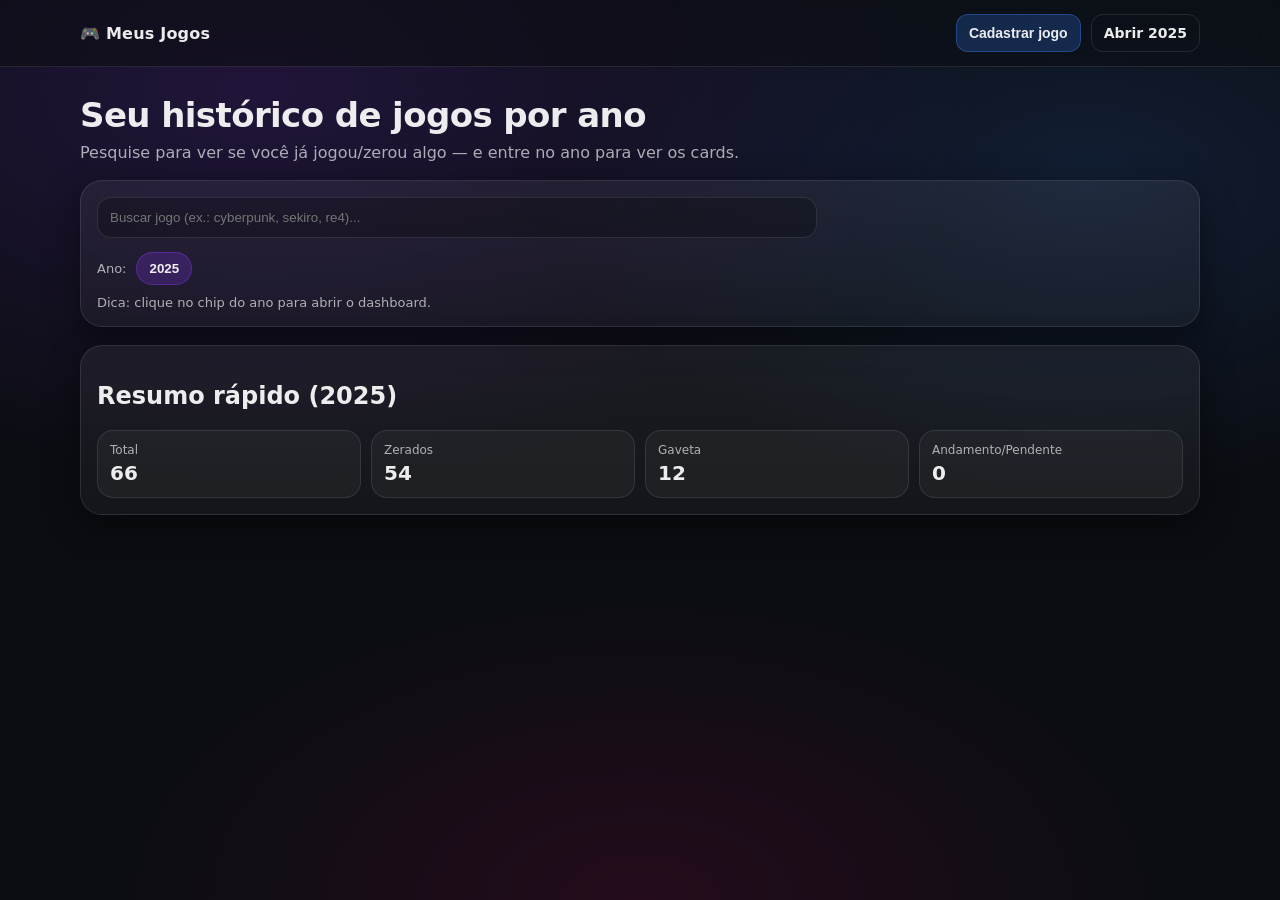
==== index.html @ a22b6784 "site inicial" ====
<!doctype html>
<html lang="pt-br">
<head>
  <meta charset="utf-8" />
  <meta name="viewport" content="width=device-width,initial-scale=1" />
  <title>Meus Jogos • Home</title>
  <link rel="stylesheet" href="./assets/styles.css" />
</head>
<body>
  <header class="topbar">
    <div class="topbar__inner">
      <a class="brand" href="./index.html">🎮 Meus Jogos</a>

      <nav class="topbar__actions">
        <button id="btnAddGame" class="btn btn--primary" type="button">Cadastrar jogo</button>
        <a class="btn btn--ghost" href="./year.html?year=2025">Abrir 2025</a>
      </nav>
    </div>
  </header>

  <main class="container">
    <section class="hero">
      <h1>Seu histórico de jogos por ano</h1>
      <p class="muted">Pesquise para ver se você já jogou/zerou algo — e entre no ano para ver os cards.</p>
    </section>

    <section class="panel">
      <div class="searchRow">
        <div class="searchBox">
          <input id="homeSearch" class="input" type="search" placeholder="Buscar jogo (ex.: cyberpunk, sekiro, re4)..." autocomplete="off" />
          <div id="homeSearchResults" class="searchResults" aria-live="polite"></div>
        </div>
      </div>

      <div class="chipsRow">
        <span class="label">Ano:</span>
        <button class="chip chip--active" data-year="2025" type="button">2025</button>
      </div>

      <div class="hint">
        Dica: clique no chip do ano para abrir o dashboard.
      </div>
    </section>

    <section class="panel">
      <h2>Resumo rápido (2025)</h2>
      <div id="homeStats" class="statsGrid"></div>
    </section>
  </main>

  <div id="modalRoot"></div>

  <script src="./assets/app.js"></script>
</body>
</html>
---- assets/styles.css ----
:root{
  --bg: #0b0d12;
  --panel: rgba(255,255,255,0.06);
  --panel2: rgba(255,255,255,0.08);
  --text: rgba(255,255,255,0.92);
  --muted: rgba(255,255,255,0.65);
  --stroke: rgba(255,255,255,0.10);
  --shadow: 0 10px 35px rgba(0,0,0,0.45);
  --radius: 18px;
  --radius2: 22px;
}

*{ box-sizing: border-box; }
html,body{ height:100%; }
body{
  margin:0;
  font-family: ui-sans-serif, system-ui, -apple-system, Segoe UI, Roboto, Arial, "Apple Color Emoji","Segoe UI Emoji";
  background:
    radial-gradient(1200px 650px at 20% 10%, rgba(131, 56, 236, 0.18), transparent 60%),
    radial-gradient(900px 520px at 85% 20%, rgba(58, 134, 255, 0.14), transparent 60%),
    radial-gradient(900px 520px at 50% 100%, rgba(255, 0, 110, 0.10), transparent 60%),
    var(--bg);
  color: var(--text);
}

a{ color: inherit; text-decoration: none; }

.container{
  width: min(1120px, calc(100% - 32px));
  margin: 28px auto 64px;
}

.topbar{
  position: sticky;
  top:0;
  z-index: 10;
  backdrop-filter: blur(16px);
  background: rgba(11,13,18,0.55);
  border-bottom: 1px solid var(--stroke);
}

.topbar__inner{
  width: min(1120px, calc(100% - 32px));
  margin: 0 auto;
  display:flex;
  align-items:center;
  justify-content: space-between;
  gap: 12px;
  padding: 14px 0;
}

.brand{
  font-weight: 750;
  letter-spacing: 0.2px;
}

.topbar__actions{
  display:flex;
  gap: 10px;
  align-items:center;
}

.topbar__center{ display:flex; justify-content:center; flex:1; }

.pill{
  font-size: 12px;
  padding: 6px 10px;
  border: 1px solid var(--stroke);
  background: rgba(255,255,255,0.05);
  border-radius: 999px;
  color: var(--muted);
}

.hero h1{ margin: 0 0 8px; font-size: 34px; letter-spacing: -0.6px; }
.muted{ color: var(--muted); margin:0; }

.panel{
  margin-top: 18px;
  border: 1px solid var(--stroke);
  background: linear-gradient(180deg, rgba(255,255,255,0.06), rgba(255,255,255,0.04));
  border-radius: var(--radius2);
  box-shadow: var(--shadow);
  padding: 16px;
}

.btn{
  border: 1px solid var(--stroke);
  background: rgba(255,255,255,0.05);
  color: var(--text);
  padding: 10px 12px;
  border-radius: 12px;
  cursor: pointer;
  transition: transform .12s ease, background .12s ease;
  font-weight: 600;
  font-size: 14px;
}
.btn:hover{ transform: translateY(-1px); background: rgba(255,255,255,0.08); }
.btn:active{ transform: translateY(0px); }

.btn--primary{
  background: rgba(58, 134, 255, 0.22);
  border-color: rgba(58, 134, 255, 0.35);
}
.btn--primary:hover{ background: rgba(58, 134, 255, 0.28); }

.btn--ghost{
  background: transparent;
}

.input, .select{
  width: 100%;
  border: 1px solid var(--stroke);
  background: rgba(0,0,0,0.25);
  color: var(--text);
  padding: 12px 12px;
  border-radius: 14px;
  outline: none;
}
.input:focus, .select:focus{
  border-color: rgba(58, 134, 255, 0.55);
  box-shadow: 0 0 0 3px rgba(58, 134, 255, 0.14);
}

.label{ color: var(--muted); font-size: 13px; }

.searchRow{ display:flex; }
.searchBox{ position: relative; width: min(720px, 100%); }

.searchResults{
  position: absolute;
  top: calc(100% + 8px);
  left:0;
  right:0;
  border-radius: 14px;
  overflow:hidden;
  border: 1px solid var(--stroke);
  background: rgba(12,14,20,0.92);
  box-shadow: var(--shadow);
  display:none;
}
.searchResults.isOpen{ display:block; }
.searchResults .item{
  padding: 10px 12px;
  border-bottom: 1px solid rgba(255,255,255,0.06);
  display:flex;
  justify-content: space-between;
  gap: 10px;
  cursor:pointer;
}
.searchResults .item:hover{ background: rgba(255,255,255,0.06); }
.searchResults .item:last-child{ border-bottom: none; }
.searchResults .tag{ color: var(--muted); font-size: 12px; }

.chipsRow{
  display:flex;
  align-items:center;
  gap: 10px;
  margin-top: 14px;
}

.chip{
  border: 1px solid var(--stroke);
  background: rgba(255,255,255,0.05);
  color: var(--text);
  padding: 8px 12px;
  border-radius: 999px;
  cursor: pointer;
  font-weight: 650;
}
.chip--active{
  background: rgba(131, 56, 236, 0.24);
  border-color: rgba(131, 56, 236, 0.40);
}

.hint{
  margin-top: 10px;
  color: var(--muted);
  font-size: 13px;
}

.toolbar{
  display:flex;
  gap: 12px;
  align-items:center;
  justify-content: space-between;
  flex-wrap: wrap;
}

.filters{
  display:flex;
  gap: 10px;
  align-items:center;
}

.statsGrid{
  margin-top: 12px;
  display:grid;
  grid-template-columns: repeat(4, minmax(0,1fr));
  gap: 10px;
}
@media (max-width: 900px){
  .statsGrid{ grid-template-columns: repeat(2, minmax(0,1fr)); }
}

.stat{
  border: 1px solid var(--stroke);
  background: rgba(255,255,255,0.04);
  border-radius: 16px;
  padding: 12px;
}
.stat .k{ color: var(--muted); font-size: 12px; }
.stat .v{ font-size: 20px; font-weight: 800; margin-top: 4px; }

.grid{
  display:grid;
  grid-template-columns: repeat(4, minmax(0,1fr));
  gap: 14px;
}
@media (max-width: 1100px){
  .grid{ grid-template-columns: repeat(3, minmax(0,1fr)); }
}
@media (max-width: 820px){
  .grid{ grid-template-columns: repeat(2, minmax(0,1fr)); }
}
@media (max-width: 540px){
  .grid{ grid-template-columns: repeat(1, minmax(0,1fr)); }
}

.card{
  border: 1px solid var(--stroke);
  background: rgba(255,255,255,0.05);
  border-radius: var(--radius2);
  overflow:hidden;
  box-shadow: 0 10px 30px rgba(0,0,0,0.35);
  transition: transform .14s ease, border-color .14s ease, background .14s ease;
  display:flex;
  flex-direction: column;
  min-height: 310px;
}
.card:hover{
  transform: translateY(-2px);
  border-color: rgba(255,255,255,0.16);
  background: rgba(255,255,255,0.06);
}

.cover{
  width: 100%;
  aspect-ratio: 16 / 9;
  background: rgba(255,255,255,0.06);
  display:block;
  object-fit: cover;
}

.card__body{
  padding: 12px 12px 10px;
  display:flex;
  flex-direction: column;
  gap: 10px;
  flex: 1;
}

.title{
  font-weight: 800;
  letter-spacing: -0.2px;
  line-height: 1.1;
  margin: 0;
  font-size: 16px;
}

.card__footer{
  margin-top: auto;
  display:flex;
  align-items:center;
  justify-content: space-between;
  gap: 10px;
  padding-top: 6px;
}

.status{
  font-size: 12px;
  padding: 6px 10px;
  border-radius: 999px;
  border: 1px solid rgba(255,255,255,0.12);
  color: rgba(255,255,255,0.86);
  background: rgba(0,0,0,0.20);
  text-transform: uppercase;
  letter-spacing: 0.8px;
  font-weight: 800;
}

.rating{
  font-size: 12px;
  padding: 6px 10px;
  border-radius: 999px;
  border: 1px solid rgba(255,255,255,0.14);
  background: rgba(0,0,0,0.22);
  font-weight: 900;
  letter-spacing: 0.2px;
}

.rating--empty{ color: var(--muted); border-style: dashed; }

.rating--low{ box-shadow: 0 0 0 0 rgba(255, 0, 110, 0.0); }
.rating--mid{ box-shadow: 0 0 0 0 rgba(255, 190, 11, 0.0); }
.rating--high{ box-shadow: 0 0 0 0 rgba(58, 134, 255, 0.0); }

.rating--ten{
  position: relative;
  border-color: rgba(255,255,255,0.24);
  overflow:hidden;
  box-shadow: 0 0 16px rgba(255,255,255,0.18);
}
.rating--ten::before{
  content:"";
  position:absolute;
  inset:-60% -60%;
  background: conic-gradient(from 140deg,
    rgba(255,255,255,0.0),
    rgba(255,255,255,0.55),
    rgba(255,255,255,0.0),
    rgba(255,255,255,0.35),
    rgba(255,255,255,0.0)
  );
  animation: spin 2.2s linear infinite;
  filter: blur(0.2px);
}
.rating--ten > span{
  position: relative;
  z-index: 1;
}

@keyframes spin{
  to{ transform: rotate(360deg); }
}

.hidden{ display:none !important; }

.emptyState{
  text-align:center;
  padding: 26px 14px;
  color: var(--muted);
}

/* Modal */
.modalBackdrop{
  position: fixed;
  inset: 0;
  background: rgba(0,0,0,0.55);
  backdrop-filter: blur(8px);
  display:flex;
  align-items: center;
  justify-content: center;
  padding: 18px;
  z-index: 40;
}
.modal{
  width: min(820px, 100%);
  border: 1px solid var(--stroke);
  background: rgba(12,14,20,0.92);
  border-radius: 20px;
  box-shadow: var(--shadow);
  overflow:hidden;
}
.modal__head{
  display:flex;
  align-items:center;
  justify-content: space-between;
  gap: 12px;
  padding: 14px 14px;
  border-bottom: 1px solid rgba(255,255,255,0.08);
}
.modal__body{
  padding: 14px;
}
.modal__grid{
  display:grid;
  grid-template-columns: 1fr 1fr;
  gap: 12px;
}
@media (max-width: 760px){
  .modal__grid{ grid-template-columns: 1fr; }
}
.textarea{
  width:100%;
  min-height: 170px;
  resize: vertical;
  border: 1px solid var(--stroke);
  background: rgba(0,0,0,0.25);
  color: var(--text);
  padding: 12px;
  border-radius: 14px;
  outline: none;
  font-family: ui-monospace, SFMono-Regular, Menlo, Monaco, Consolas, "Liberation Mono", monospace;
  font-size: 12px;
}
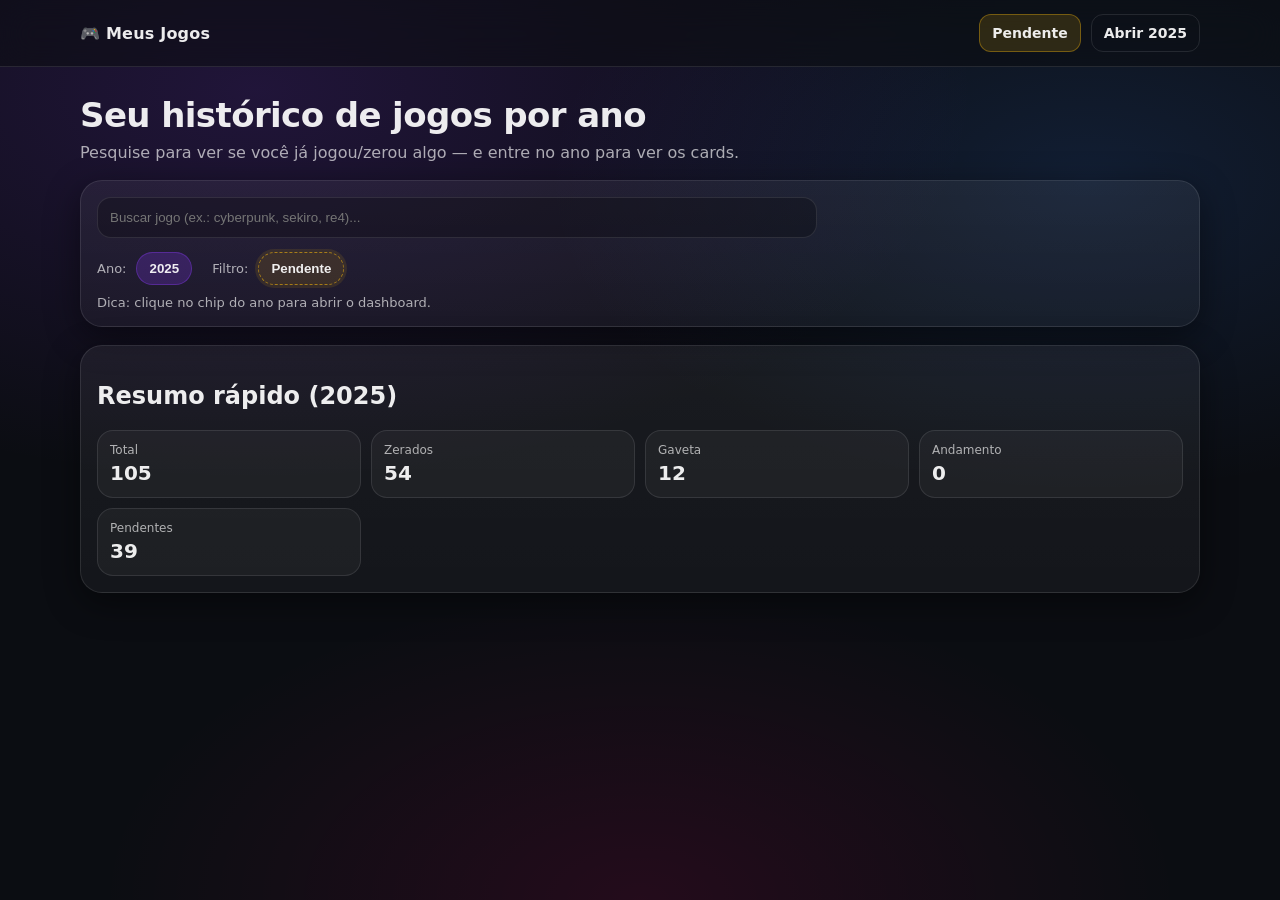
==== commit 093b0d18: "rate to 2025 games" ====
--- a/index.html
+++ b/index.html
@@ -11,10 +11,10 @@
     <div class="topbar__inner">
       <a class="brand" href="./index.html">🎮 Meus Jogos</a>
 
-      <nav class="topbar__actions">
-        <button id="btnAddGame" class="btn btn--primary" type="button">Cadastrar jogo</button>
+    <nav class="topbar__actions">
+        <a class="btn btn--pending" href="./year.html?year=pendente">Pendente</a>
         <a class="btn btn--ghost" href="./year.html?year=2025">Abrir 2025</a>
-      </nav>
+    </nav>
     </div>
   </header>
 
@@ -35,6 +35,9 @@
       <div class="chipsRow">
         <span class="label">Ano:</span>
         <button class="chip chip--active" data-year="2025" type="button">2025</button>
+
+        <span class="label" style="margin-left:10px;">Filtro:</span>
+        <button class="chip chip--pending" data-status="pendente" type="button">Pendente</button>
       </div>
 
       <div class="hint">
--- a/assets/styles.css
+++ b/assets/styles.css
@@ -245,7 +245,7 @@
 
 .cover{
   width: 100%;
-  aspect-ratio: 16 / 9;
+  aspect-ratio: 16 / 8;
   background: rgba(255,255,255,0.06);
   display:block;
   object-fit: cover;
@@ -393,3 +393,32 @@
   font-family: ui-monospace, SFMono-Regular, Menlo, Monaco, Consolas, "Liberation Mono", monospace;
   font-size: 12px;
 }
+
+/* ===== PENDENTE (visual diferente) ===== */
+
+.btn--pending{
+  background: rgba(255, 190, 11, 0.14);
+  border-color: rgba(255, 190, 11, 0.35);
+}
+.btn--pending:hover{
+  background: rgba(255, 190, 11, 0.20);
+}
+
+/* chip pendente: dashed + glow leve */
+.chip--pending{
+  border-style: dashed;
+  border-color: rgba(255, 190, 11, 0.55);
+  background: rgba(255, 190, 11, 0.12);
+  box-shadow: 0 0 0 3px rgba(255, 190, 11, 0.10);
+}
+.chip--pending:hover{
+  background: rgba(255, 190, 11, 0.18);
+}
+
+/* status pendente no card: dashed + glow */
+.status--pendente{
+  border-style: dashed;
+  border-color: rgba(255, 190, 11, 0.55);
+  background: rgba(255, 190, 11, 0.10);
+  box-shadow: 0 0 12px rgba(255, 190, 11, 0.10);
+}
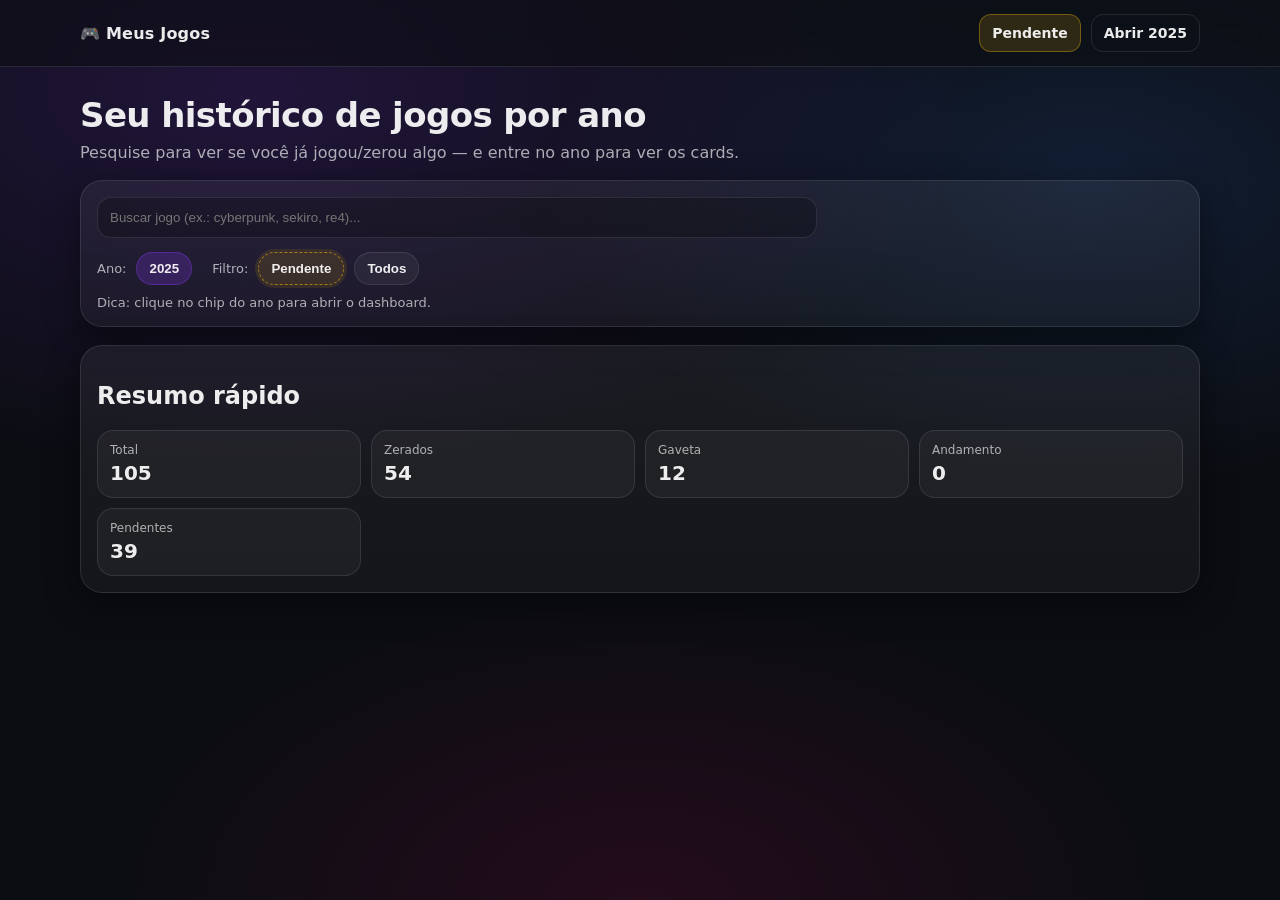
==== commit 513dfafd: "adjust title" ====
--- a/index.html
+++ b/index.html
@@ -38,6 +38,7 @@
 
         <span class="label" style="margin-left:10px;">Filtro:</span>
         <button class="chip chip--pending" data-status="pendente" type="button">Pendente</button>
+        <button class="chip" data-status="all" type="button">Todos</button>
       </div>
 
       <div class="hint">
@@ -46,7 +47,7 @@
     </section>
 
     <section class="panel">
-      <h2>Resumo rápido (2025)</h2>
+      <h2>Resumo rápido</h2>
       <div id="homeStats" class="statsGrid"></div>
     </section>
   </main>
